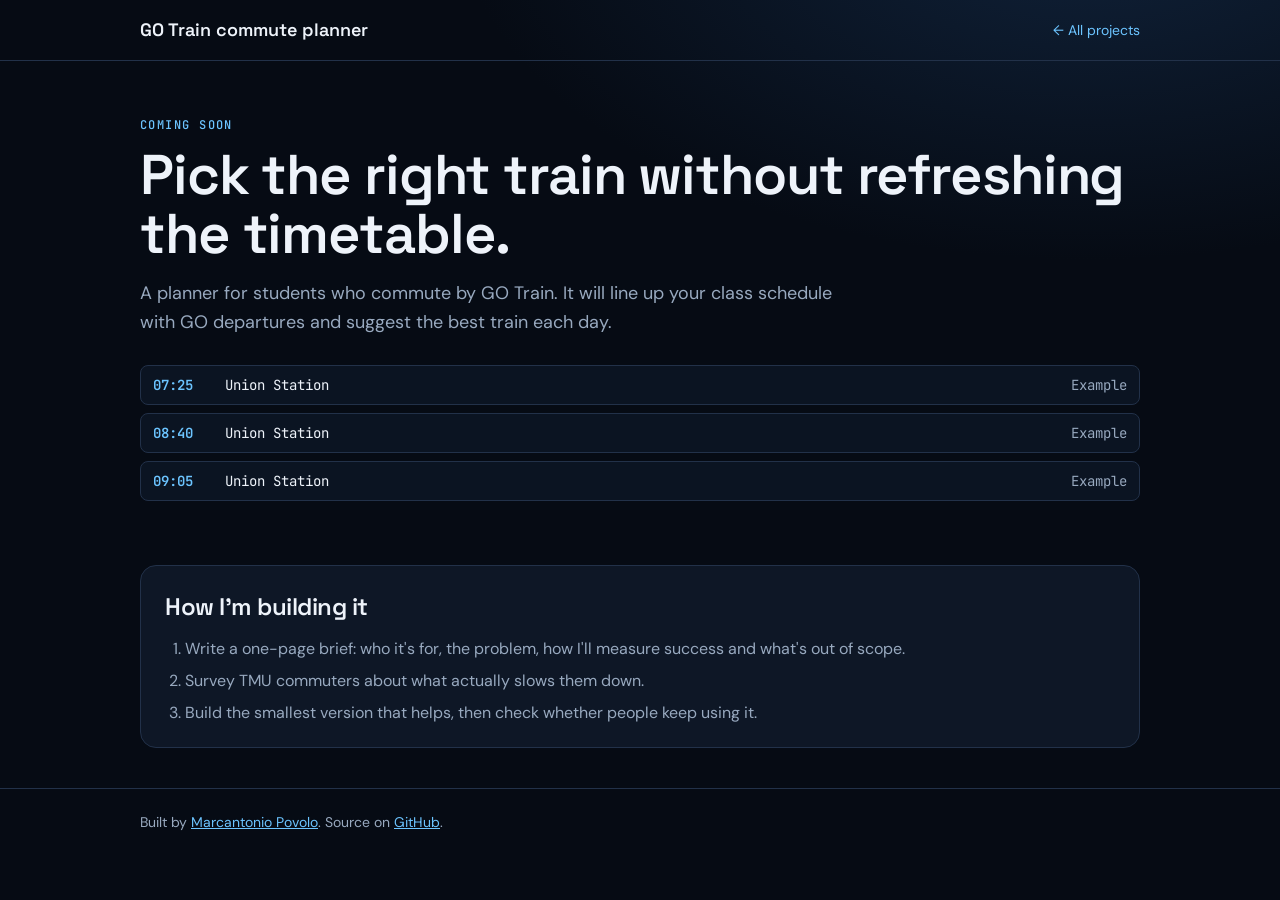
==== docs/index.html @ 52412f74 "Start GO Train commute planner with a coming-soon page Project page for GitHub Pages (docs/), README" ====
<!doctype html>
<html lang="en">
<head>
<meta charset="utf-8">
<meta name="viewport" content="width=device-width,initial-scale=1">
<meta name="theme-color" content="#060b14">
<title>GO Train commute planner | Marcantonio Povolo</title>
<meta name="description" content="A GO Train commute planner for students, coming soon. By Marcantonio Povolo.">
<script>if (new URLSearchParams(location.search).has('embed')) document.documentElement.classList.add('embed');</script>
<link rel="preconnect" href="https://fonts.googleapis.com">
<link rel="stylesheet" href="https://fonts.googleapis.com/css2?family=DM+Sans:opsz,wght@9..40,400;9..40,500;9..40,700&family=Space+Grotesk:wght@500;600&family=JetBrains+Mono:wght@500&display=swap">
<link rel="stylesheet" href="style.css">
</head>
<body>
<a class="skip" href="#main">Skip to content</a>
<header class="bar">
  <div class="wrap bar-row">
    <span class="brand">GO Train commute planner</span>
    <a class="back" href="https://marcantoniopovolo.com/projects.html">← All projects</a>
  </div>
</header>

<main id="main" class="wrap">
  <section class="hero">
    <p class="eyebrow">Coming soon</p>
    <h1>Pick the right train without refreshing the timetable.</h1>
    <p class="intro">A planner for students who commute by GO Train. It will line up your class schedule with GO departures and suggest the best train each day.</p>
    <div class="board" aria-label="Illustration of a departure board. Times are examples, not live data.">
      <div class="board-row"><span>07:25</span><span>Union Station</span><span class="dim">Example</span></div>
      <div class="board-row"><span>08:40</span><span>Union Station</span><span class="dim">Example</span></div>
      <div class="board-row"><span>09:05</span><span>Union Station</span><span class="dim">Example</span></div>
    </div>
  </section>

  <section class="plan" aria-labelledby="h-plan">
    <h2 id="h-plan">How I'm building it</h2>
    <ol>
      <li>Write a one-page brief: who it's for, the problem, how I'll measure success and what's out of scope.</li>
      <li>Survey TMU commuters about what actually slows them down.</li>
      <li>Build the smallest version that helps, then check whether people keep using it.</li>
    </ol>
  </section>
</main>

<footer class="foot">
  <div class="wrap"><p>Built by <a href="https://marcantoniopovolo.com" target="_blank" rel="noopener">Marcantonio Povolo</a>. Source on <a href="https://github.com/povolom/GO-Train-Planner" target="_blank" rel="noopener">GitHub</a>.</p></div>
</footer>
</body>
</html>
---- docs/style.css ----
/* GO Train commute planner. Same colours and fonts as marcantoniopovolo.com. */
:root{
  --bg:#060b14; --panel:#0e1726; --line:#223149; --text:#eef3fa; --muted:#98a9bf;
  --blue:#6cc4ff; --up:#5fd6a0; --warn:#f5c565;
  --display:'Space Grotesk',ui-sans-serif,system-ui,sans-serif; --body:'DM Sans',ui-sans-serif,system-ui,sans-serif; --mono:'JetBrains Mono',ui-monospace,Menlo,monospace;
  color-scheme:dark;
}
*{box-sizing:border-box}
html{-webkit-text-size-adjust:100%}
body{margin:0;background:radial-gradient(900px 500px at 85% -10%,#10223a,transparent 70%),var(--bg);color:var(--text);font:16px/1.6 var(--body);min-height:100vh}
.wrap{max-width:1040px;margin:0 auto;padding-inline:20px}
a{color:var(--blue)}
:focus-visible{outline:2px solid var(--blue);outline-offset:2px}
.skip{position:absolute;left:-9999px}.skip:focus{left:12px;top:12px;background:var(--panel);padding:8px 12px;z-index:9}

.bar{border-bottom:1px solid var(--line)}
.bar-row{display:flex;align-items:center;justify-content:space-between;gap:12px;min-height:60px}
.brand{font-family:var(--display);font-weight:600;font-size:18px;color:var(--text);text-decoration:none}
.bar a.back{font-size:14px;text-decoration:none}
.embed .back,.embed .site-only{display:none}

.eyebrow{font:500 12px/1.4 var(--mono);letter-spacing:.12em;text-transform:uppercase;color:var(--blue);margin:0 0 12px}
h1,h2{font-family:var(--display);font-weight:600;letter-spacing:-.02em;margin:0}
h1{font-size:clamp(34px,6vw,56px);line-height:1.05}
h2{font-size:24px}
.intro{color:var(--muted);font-size:18px;max-width:60ch;margin:16px 0 0}
.hero{padding:56px 0 36px}

.cards{display:grid;grid-template-columns:repeat(auto-fit,minmax(min(100%,420px),1fr));gap:18px;padding-bottom:40px}
.card{display:flex;flex-direction:column;gap:14px;background:var(--panel);border:1px solid var(--line);border-radius:16px;padding:24px}
.card p{margin:0;color:var(--muted)}
.card-top{display:flex;justify-content:space-between;align-items:center;gap:10px;flex-wrap:wrap}
.num{font:500 13px var(--mono);color:var(--muted)}
.status{font:500 11px/1 var(--mono);letter-spacing:.06em;text-transform:uppercase;padding:6px 9px;border-radius:999px;border:1px solid var(--up);color:var(--up)}
.status.soon{border-color:var(--warn);color:var(--warn)}
.pills{display:flex;flex-wrap:wrap;gap:6px;margin:0;padding:0;list-style:none}
.pills li{font-size:13px;border:1px solid var(--line);border-radius:999px;padding:3px 10px;color:var(--muted)}
.actions{display:flex;flex-wrap:wrap;gap:10px;margin-top:auto;padding-top:6px}
.button{display:inline-block;border-radius:10px;padding:10px 16px;font-weight:700;text-decoration:none;border:1px solid var(--line);color:var(--text)}
.button.primary{background:var(--blue);border-color:var(--blue);color:#04121f}
.button:hover{border-color:#3a5070}.button.primary:hover{filter:brightness(1.08)}

.board{display:grid;gap:8px;margin:28px 0}
.board-row{display:grid;grid-template-columns:62px 1fr auto;gap:10px;font:14px var(--mono);padding:10px 12px;border:1px solid var(--line);border-radius:8px;background:#0b1422}
.board-row span:first-child{color:var(--blue);font-weight:600}
.board-row .dim{color:var(--muted)}
.plan{background:var(--panel);border:1px solid var(--line);border-radius:16px;padding:22px 24px;margin-bottom:40px}
.plan ol{margin:10px 0 0;padding-left:20px;color:var(--muted)}
.plan li+li{margin-top:6px}

.foot{border-top:1px solid var(--line);padding:22px 0 30px;color:var(--muted);font-size:14px}
.foot p{margin:0}
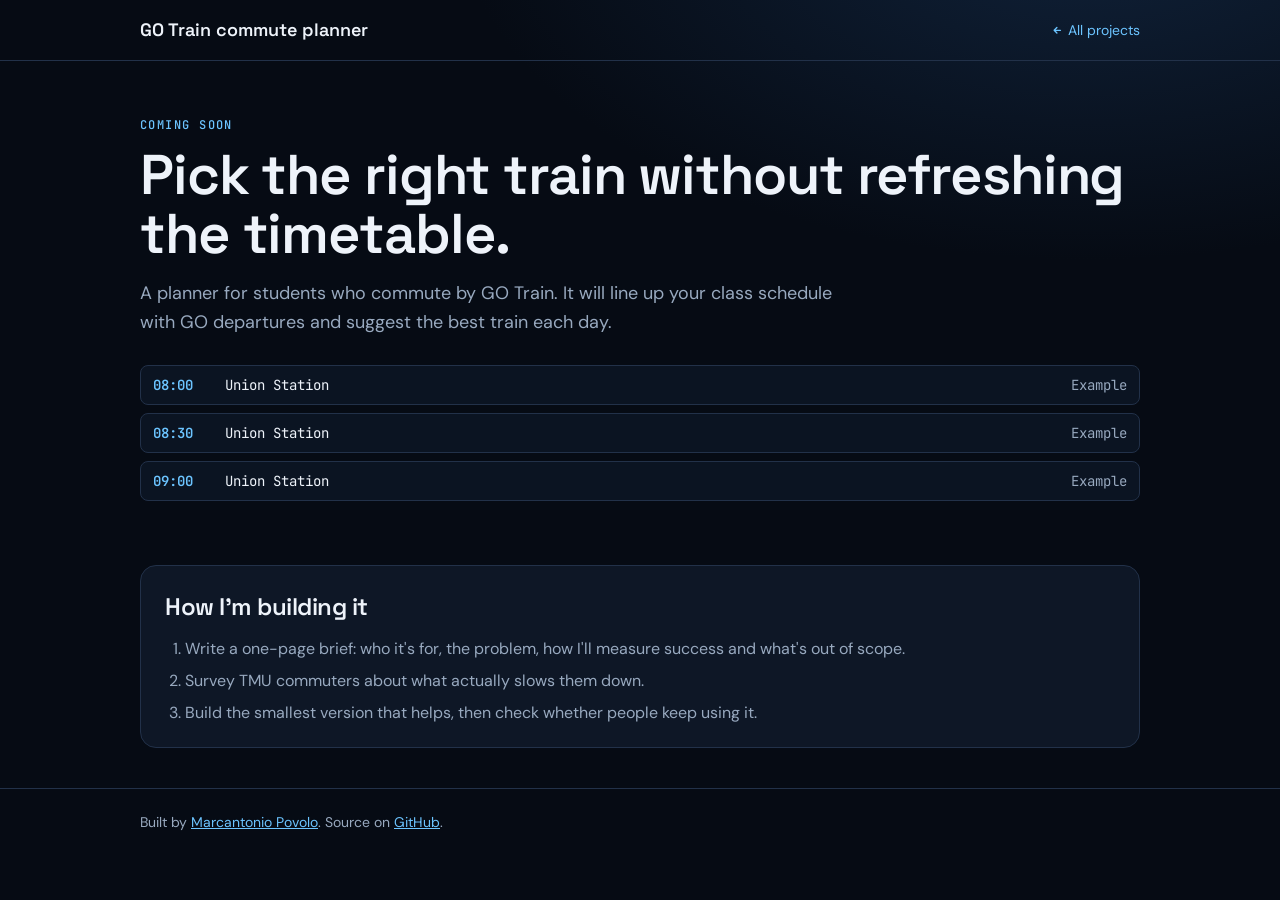
==== commit 179f0322: "Draw arrows as SVG icons instead of emoji-prone characters" ====
--- a/docs/index.html
+++ b/docs/index.html
@@ -16,7 +16,7 @@
 <header class="bar">
   <div class="wrap bar-row">
     <span class="brand">GO Train commute planner</span>
-    <a class="back" href="https://marcantoniopovolo.com/projects.html">← All projects</a>
+    <a class="back" href="https://marcantoniopovolo.com/projects.html"><svg class="arrow" viewBox="0 0 16 16" aria-hidden="true" focusable="false"><path d="M12 8H4M7.5 4.5 4 8l3.5 3.5" fill="none" stroke="currentColor" stroke-width="1.7" stroke-linecap="round" stroke-linejoin="round"/></svg> All projects</a>
   </div>
 </header>
 
@@ -26,9 +26,9 @@
     <h1>Pick the right train without refreshing the timetable.</h1>
     <p class="intro">A planner for students who commute by GO Train. It will line up your class schedule with GO departures and suggest the best train each day.</p>
     <div class="board" aria-label="Illustration of a departure board. Times are examples, not live data.">
-      <div class="board-row"><span>07:25</span><span>Union Station</span><span class="dim">Example</span></div>
-      <div class="board-row"><span>08:40</span><span>Union Station</span><span class="dim">Example</span></div>
-      <div class="board-row"><span>09:05</span><span>Union Station</span><span class="dim">Example</span></div>
+      <div class="board-row"><span>08:00</span><span>Union Station</span><span class="dim">Example</span></div>
+      <div class="board-row"><span>08:30</span><span>Union Station</span><span class="dim">Example</span></div>
+      <div class="board-row"><span>09:00</span><span>Union Station</span><span class="dim">Example</span></div>
     </div>
   </section>
 
--- a/docs/style.css
+++ b/docs/style.css
@@ -50,3 +50,6 @@
 
 .foot{border-top:1px solid var(--line);padding:22px 0 30px;color:var(--muted);font-size:14px}
 .foot p{margin:0}
+
+/* Drawn arrow icons (arrow characters render as emoji on some phones) */
+.arrow{display:inline-block;width:.9em;height:.9em;vertical-align:-.1em}
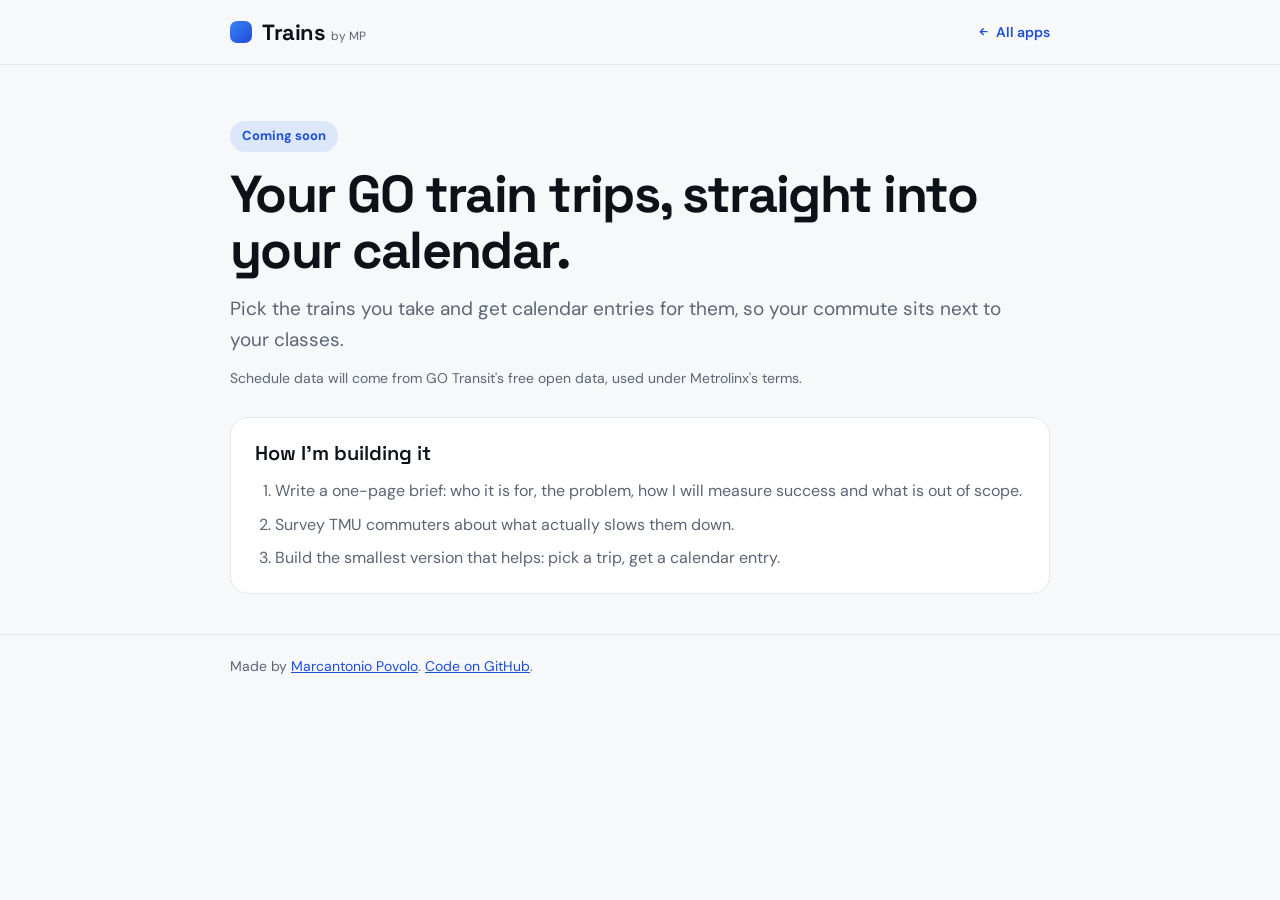
==== commit 0b796503: "Rebrand as Trains by MP with a new coming-soon page" ====
--- a/docs/index.html
+++ b/docs/index.html
@@ -3,47 +3,31 @@
 <head>
 <meta charset="utf-8">
 <meta name="viewport" content="width=device-width,initial-scale=1">
-<meta name="theme-color" content="#060b14">
-<title>GO Train commute planner | Marcantonio Povolo</title>
-<meta name="description" content="A GO Train commute planner for students, coming soon. By Marcantonio Povolo.">
-<script>if (new URLSearchParams(location.search).has('embed')) document.documentElement.classList.add('embed');</script>
+<title>Trains by MP</title>
+<meta name="description" content="Trains by MP, coming soon. Pick the trains you take and get calendar entries for them, so your commute sits next to your classes.">
+<meta name="theme-color" content="#0b0f14">
 <link rel="preconnect" href="https://fonts.googleapis.com">
-<link rel="stylesheet" href="https://fonts.googleapis.com/css2?family=DM+Sans:opsz,wght@9..40,400;9..40,500;9..40,700&family=Space+Grotesk:wght@500;600&family=JetBrains+Mono:wght@500&display=swap">
+<link rel="stylesheet" href="https://fonts.googleapis.com/css2?family=DM+Sans:opsz,wght@9..40,400;9..40,500;9..40,700&family=Space+Grotesk:wght@500;600;700&display=swap">
 <link rel="stylesheet" href="style.css">
 </head>
 <body>
 <a class="skip" href="#main">Skip to content</a>
-<header class="bar">
-  <div class="wrap bar-row">
-    <span class="brand">GO Train commute planner</span>
-    <a class="back" href="https://marcantoniopovolo.com/projects.html"><svg class="arrow" viewBox="0 0 16 16" aria-hidden="true" focusable="false"><path d="M12 8H4M7.5 4.5 4 8l3.5 3.5" fill="none" stroke="currentColor" stroke-width="1.7" stroke-linecap="round" stroke-linejoin="round"/></svg> All projects</a>
-  </div>
-</header>
-
+<header class="top"><div class="wrap row">
+  <span class="wordmark"><span class="mark" aria-hidden="true"></span><span class="word">Trains</span><span class="by">by MP</span></span>
+  <a class="back" href="https://marcantoniopovolo.com/apps.html"><svg class="arrow" viewBox="0 0 16 16" aria-hidden="true" focusable="false"><path d="M12 8H4M7.5 4.5 4 8l3.5 3.5" fill="none" stroke="currentColor" stroke-width="1.7" stroke-linecap="round" stroke-linejoin="round"/></svg> All apps</a>
+</div></header>
 <main id="main" class="wrap">
   <section class="hero">
-    <p class="eyebrow">Coming soon</p>
-    <h1>Pick the right train without refreshing the timetable.</h1>
-    <p class="intro">A planner for students who commute by GO Train. It will line up your class schedule with GO departures and suggest the best train each day.</p>
-    <div class="board" aria-label="Illustration of a departure board. Times are examples, not live data.">
-      <div class="board-row"><span>08:00</span><span>Union Station</span><span class="dim">Example</span></div>
-      <div class="board-row"><span>08:30</span><span>Union Station</span><span class="dim">Example</span></div>
-      <div class="board-row"><span>09:00</span><span>Union Station</span><span class="dim">Example</span></div>
-    </div>
+    <p class="badge">Coming soon</p>
+    <h1>Your GO train trips, straight into your calendar.</h1>
+    <p class="intro">Pick the trains you take and get calendar entries for them, so your commute sits next to your classes.</p>
+    <p class="sub">Schedule data will come from GO Transit&#x27;s free open data, used under Metrolinx&#x27;s terms.</p>
   </section>
-
   <section class="plan" aria-labelledby="h-plan">
     <h2 id="h-plan">How I'm building it</h2>
-    <ol>
-      <li>Write a one-page brief: who it's for, the problem, how I'll measure success and what's out of scope.</li>
-      <li>Survey TMU commuters about what actually slows them down.</li>
-      <li>Build the smallest version that helps, then check whether people keep using it.</li>
-    </ol>
+    <ol><li>Write a one-page brief: who it is for, the problem, how I will measure success and what is out of scope.</li><li>Survey TMU commuters about what actually slows them down.</li><li>Build the smallest version that helps: pick a trip, get a calendar entry.</li></ol>
   </section>
 </main>
-
-<footer class="foot">
-  <div class="wrap"><p>Built by <a href="https://marcantoniopovolo.com" target="_blank" rel="noopener">Marcantonio Povolo</a>. Source on <a href="https://github.com/povolom/GO-Train-Planner" target="_blank" rel="noopener">GitHub</a>.</p></div>
-</footer>
+<footer class="foot"><div class="wrap"><p>Made by <a href="https://marcantoniopovolo.com">Marcantonio Povolo</a>. <a href="https://github.com/povolom/Trains-by-MP">Code on GitHub</a>.</p></div></footer>
 </body>
 </html>
--- a/docs/style.css
+++ b/docs/style.css
@@ -1,55 +1,29 @@
-/* GO Train commute planner. Same colours and fonts as marcantoniopovolo.com. */
-:root{
-  --bg:#060b14; --panel:#0e1726; --line:#223149; --text:#eef3fa; --muted:#98a9bf;
-  --blue:#6cc4ff; --up:#5fd6a0; --warn:#f5c565;
-  --display:'Space Grotesk',ui-sans-serif,system-ui,sans-serif; --body:'DM Sans',ui-sans-serif,system-ui,sans-serif; --mono:'JetBrains Mono',ui-monospace,Menlo,monospace;
-  color-scheme:dark;
-}
+/* Trains by MP: coming-soon page. Light and dark, accent #3b82f6. */
+:root{--bg:#f7f8fa;--surface:#fff;--line:#e3e7ee;--text:#0d1219;--muted:#5b6574;--accent:#1d4ed8;--accent-soft:color-mix(in srgb,#3b82f6 14%,transparent);
+--display:'Space Grotesk',ui-sans-serif,system-ui,sans-serif;--body:'DM Sans',ui-sans-serif,system-ui,sans-serif;color-scheme:light}
+@media (prefers-color-scheme:dark){:root{--bg:#0b0f14;--surface:#121821;--line:#222b37;--text:#edf1f6;--muted:#97a3b3;--accent:#3b82f6;color-scheme:dark}}
 *{box-sizing:border-box}
-html{-webkit-text-size-adjust:100%}
-body{margin:0;background:radial-gradient(900px 500px at 85% -10%,#10223a,transparent 70%),var(--bg);color:var(--text);font:16px/1.6 var(--body);min-height:100vh}
-.wrap{max-width:1040px;margin:0 auto;padding-inline:20px}
-a{color:var(--blue)}
-:focus-visible{outline:2px solid var(--blue);outline-offset:2px}
-.skip{position:absolute;left:-9999px}.skip:focus{left:12px;top:12px;background:var(--panel);padding:8px 12px;z-index:9}
-
-.bar{border-bottom:1px solid var(--line)}
-.bar-row{display:flex;align-items:center;justify-content:space-between;gap:12px;min-height:60px}
-.brand{font-family:var(--display);font-weight:600;font-size:18px;color:var(--text);text-decoration:none}
-.bar a.back{font-size:14px;text-decoration:none}
-.embed .back,.embed .site-only{display:none}
-
-.eyebrow{font:500 12px/1.4 var(--mono);letter-spacing:.12em;text-transform:uppercase;color:var(--blue);margin:0 0 12px}
-h1,h2{font-family:var(--display);font-weight:600;letter-spacing:-.02em;margin:0}
-h1{font-size:clamp(34px,6vw,56px);line-height:1.05}
-h2{font-size:24px}
-.intro{color:var(--muted);font-size:18px;max-width:60ch;margin:16px 0 0}
-.hero{padding:56px 0 36px}
-
-.cards{display:grid;grid-template-columns:repeat(auto-fit,minmax(min(100%,420px),1fr));gap:18px;padding-bottom:40px}
-.card{display:flex;flex-direction:column;gap:14px;background:var(--panel);border:1px solid var(--line);border-radius:16px;padding:24px}
-.card p{margin:0;color:var(--muted)}
-.card-top{display:flex;justify-content:space-between;align-items:center;gap:10px;flex-wrap:wrap}
-.num{font:500 13px var(--mono);color:var(--muted)}
-.status{font:500 11px/1 var(--mono);letter-spacing:.06em;text-transform:uppercase;padding:6px 9px;border-radius:999px;border:1px solid var(--up);color:var(--up)}
-.status.soon{border-color:var(--warn);color:var(--warn)}
-.pills{display:flex;flex-wrap:wrap;gap:6px;margin:0;padding:0;list-style:none}
-.pills li{font-size:13px;border:1px solid var(--line);border-radius:999px;padding:3px 10px;color:var(--muted)}
-.actions{display:flex;flex-wrap:wrap;gap:10px;margin-top:auto;padding-top:6px}
-.button{display:inline-block;border-radius:10px;padding:10px 16px;font-weight:700;text-decoration:none;border:1px solid var(--line);color:var(--text)}
-.button.primary{background:var(--blue);border-color:var(--blue);color:#04121f}
-.button:hover{border-color:#3a5070}.button.primary:hover{filter:brightness(1.08)}
-
-.board{display:grid;gap:8px;margin:28px 0}
-.board-row{display:grid;grid-template-columns:62px 1fr auto;gap:10px;font:14px var(--mono);padding:10px 12px;border:1px solid var(--line);border-radius:8px;background:#0b1422}
-.board-row span:first-child{color:var(--blue);font-weight:600}
-.board-row .dim{color:var(--muted)}
-.plan{background:var(--panel);border:1px solid var(--line);border-radius:16px;padding:22px 24px;margin-bottom:40px}
-.plan ol{margin:10px 0 0;padding-left:20px;color:var(--muted)}
-.plan li+li{margin-top:6px}
-
-.foot{border-top:1px solid var(--line);padding:22px 0 30px;color:var(--muted);font-size:14px}
+body{margin:0;background:var(--bg);color:var(--text);font:16px/1.6 var(--body)}
+.wrap{max-width:860px;margin:0 auto;padding-inline:20px}
+a{color:var(--accent)}
+:focus-visible{outline:2px solid var(--accent);outline-offset:2px}
+.skip{position:absolute;left:-9999px}.skip:focus{left:12px;top:12px;background:var(--surface);padding:8px 12px}
+.top{border-bottom:1px solid var(--line)}
+.row{display:flex;align-items:center;justify-content:space-between;gap:12px;min-height:64px}
+.wordmark{display:flex;align-items:baseline;gap:6px}
+.mark{width:22px;height:22px;border-radius:7px;background:linear-gradient(135deg,#3b82f6,#1d4ed8);align-self:center;margin-right:4px}
+.word{font:700 22px var(--display);letter-spacing:-.02em}
+.by{font-size:12px;color:var(--muted)}
+.back{text-decoration:none;font-weight:600;font-size:14px;display:inline-flex;align-items:center;gap:6px}
+.arrow{width:.95em;height:.95em}
+.hero{padding:56px 0 28px}
+.badge{display:inline-block;margin:0 0 14px;padding:5px 12px;border-radius:999px;background:var(--accent-soft);color:var(--accent);font-weight:700;font-size:13px}
+h1{font:700 clamp(32px,6vw,52px)/1.08 var(--display);letter-spacing:-.03em;margin:0}
+h2{font:600 20px var(--display);margin:0}
+.intro{font-size:19px;color:var(--muted);max-width:60ch;margin:16px 0 0}
+.sub{color:var(--muted);font-size:14px;margin:12px 0 0}
+.plan{background:var(--surface);border:1px solid var(--line);border-radius:18px;padding:22px 24px;margin-bottom:40px}
+.plan ol{margin:12px 0 0;padding-left:20px;color:var(--muted)}
+.plan li+li{margin-top:8px}
+.foot{border-top:1px solid var(--line);padding:20px 0 32px;color:var(--muted);font-size:14px}
 .foot p{margin:0}
-
-/* Drawn arrow icons (arrow characters render as emoji on some phones) */
-.arrow{display:inline-block;width:.9em;height:.9em;vertical-align:-.1em}
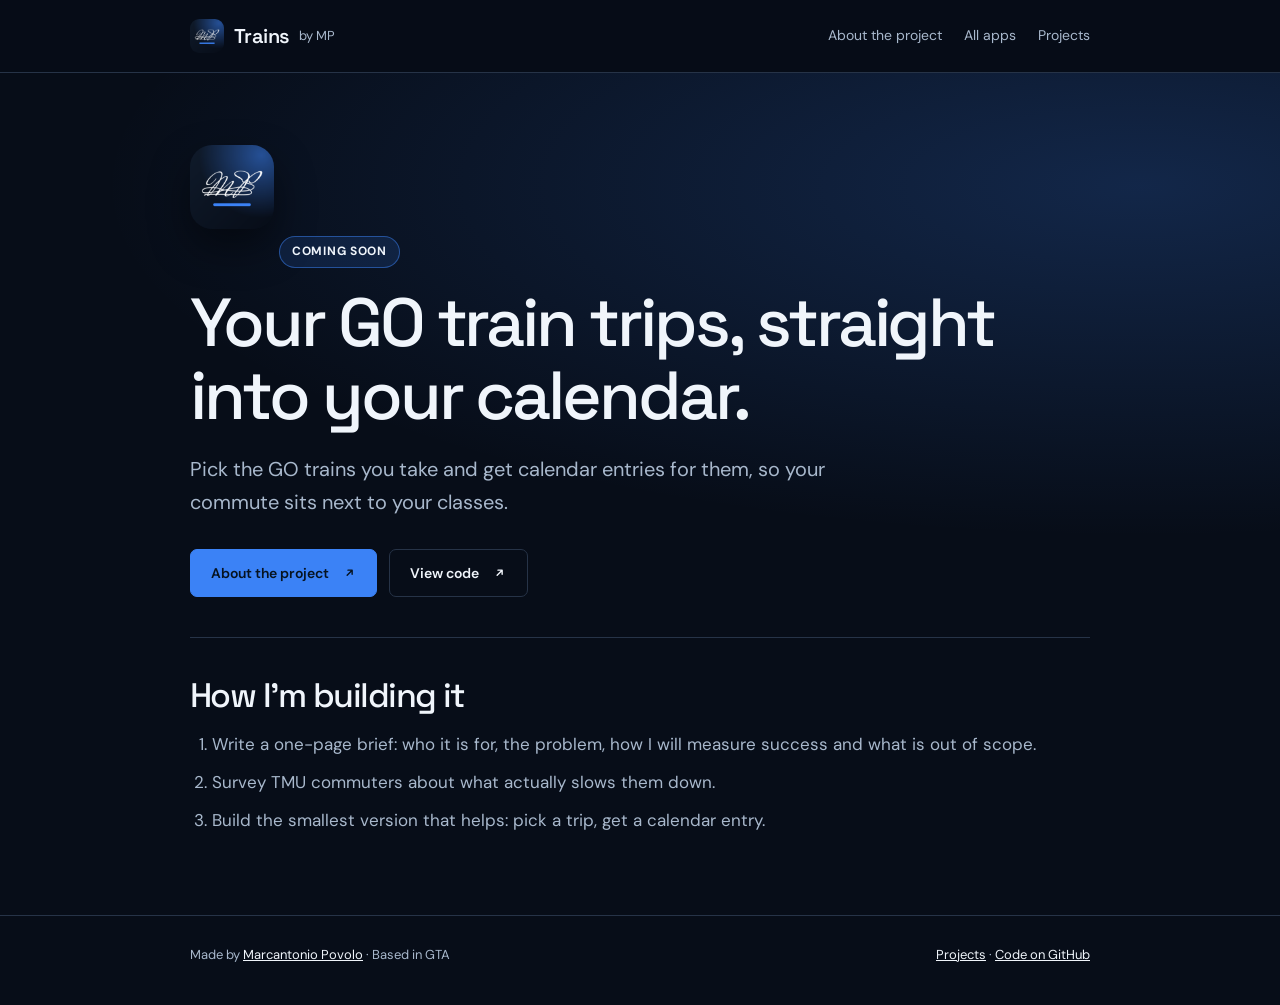
==== commit aa95e2e9: "Add project page, MP signature icons and favicon docs/about/ is the project page (what it is, how it" ====
--- a/docs/index.html
+++ b/docs/index.html
@@ -1,33 +1,34 @@
 <!doctype html>
-<html lang="en">
+<html lang="en" style="--accent:#3b82f6">
 <head>
 <meta charset="utf-8">
 <meta name="viewport" content="width=device-width,initial-scale=1">
 <title>Trains by MP</title>
-<meta name="description" content="Trains by MP, coming soon. Pick the trains you take and get calendar entries for them, so your commute sits next to your classes.">
-<meta name="theme-color" content="#0b0f14">
+<meta name="description" content="Trains by MP, coming soon: pick the GO trains you take and get calendar entries for them.">
+<meta name="theme-color" content="#070d18">
+<link rel="icon" href="favicon.ico" sizes="16x16 32x32 48x48">
+<link rel="icon" type="image/png" sizes="192x192" href="icons/icon-192.png">
+<link rel="apple-touch-icon" href="icons/apple-touch-icon.png">
 <link rel="preconnect" href="https://fonts.googleapis.com">
-<link rel="stylesheet" href="https://fonts.googleapis.com/css2?family=DM+Sans:opsz,wght@9..40,400;9..40,500;9..40,700&family=Space+Grotesk:wght@500;600;700&display=swap">
-<link rel="stylesheet" href="style.css">
+<link rel="stylesheet" href="https://fonts.googleapis.com/css2?family=DM+Sans:opsz,wght@9..40,400;9..40,600;9..40,700&family=Space+Grotesk:wght@500;600&display=swap">
+<link rel="stylesheet" href="page.css">
 </head>
 <body>
 <a class="skip" href="#main">Skip to content</a>
 <header class="top"><div class="wrap row">
-  <span class="wordmark"><span class="mark" aria-hidden="true"></span><span class="word">Trains</span><span class="by">by MP</span></span>
-  <a class="back" href="https://marcantoniopovolo.com/apps.html"><svg class="arrow" viewBox="0 0 16 16" aria-hidden="true" focusable="false"><path d="M12 8H4M7.5 4.5 4 8l3.5 3.5" fill="none" stroke="currentColor" stroke-width="1.7" stroke-linecap="round" stroke-linejoin="round"/></svg> All apps</a>
+  <a class="brand" href="./"><img src="icons/icon-192.png" alt="" width="34" height="34"><b>Trains</b><span>by MP</span></a>
+  <nav class="links" aria-label="Pages"><a href="about/">About<span class="hide-sm">&nbsp;the project</span></a><a href="https://marcantoniopovolo.com/apps.html">All apps</a><a class="hide-sm" href="https://marcantoniopovolo.com/projects.html">Projects</a></nav>
 </div></header>
 <main id="main" class="wrap">
   <section class="hero">
+    <img class="hero-icon" src="icons/icon-512.png" alt="" width="84" height="84">
     <p class="badge">Coming soon</p>
     <h1>Your GO train trips, straight into your calendar.</h1>
-    <p class="intro">Pick the trains you take and get calendar entries for them, so your commute sits next to your classes.</p>
-    <p class="sub">Schedule data will come from GO Transit&#x27;s free open data, used under Metrolinx&#x27;s terms.</p>
+    <p class="intro">Pick the GO trains you take and get calendar entries for them, so your commute sits next to your classes.</p>
+    <div class="actions"><a class="button primary" href="about/">About the project <svg class="arrow" viewBox="0 0 16 16" aria-hidden="true" focusable="false"><path d="M5 11 11 5M6 5h5v5" fill="none" stroke="currentColor" stroke-width="1.7" stroke-linecap="round" stroke-linejoin="round"/></svg></a><a class="button" href="https://github.com/povolom/Trains-by-MP">View code <svg class="arrow" viewBox="0 0 16 16" aria-hidden="true" focusable="false"><path d="M5 11 11 5M6 5h5v5" fill="none" stroke="currentColor" stroke-width="1.7" stroke-linecap="round" stroke-linejoin="round"/></svg></a></div>
   </section>
-  <section class="plan" aria-labelledby="h-plan">
-    <h2 id="h-plan">How I'm building it</h2>
-    <ol><li>Write a one-page brief: who it is for, the problem, how I will measure success and what is out of scope.</li><li>Survey TMU commuters about what actually slows them down.</li><li>Build the smallest version that helps: pick a trip, get a calendar entry.</li></ol>
-  </section>
+  <section class="block"><h2>How I’m building it</h2><ol class="points"><li>Write a one-page brief: who it is for, the problem, how I will measure success and what is out of scope.</li><li>Survey TMU commuters about what actually slows them down.</li><li>Build the smallest version that helps: pick a trip, get a calendar entry.</li></ol></section>
 </main>
-<footer class="foot"><div class="wrap"><p>Made by <a href="https://marcantoniopovolo.com">Marcantonio Povolo</a>. <a href="https://github.com/povolom/Trains-by-MP">Code on GitHub</a>.</p></div></footer>
+<footer class="foot"><div class="wrap"><span>Made by <a href="https://marcantoniopovolo.com">Marcantonio Povolo</a> · Based in GTA</span><span><a href="https://marcantoniopovolo.com/projects.html">Projects</a> · <a href="https://github.com/povolom/Trains-by-MP">Code on GitHub</a></span></div></footer>
 </body>
 </html>
--- a/docs/page.css
+++ b/docs/page.css
@@ -0,0 +1,47 @@
+/* Shared styles for the "by MP" project pages, matching marcantoniopovolo.com. Built by build_app_pages.py. */
+:root{color-scheme:dark;--bg:#070d18;--panel:#101b2b;--text:#f0f5fb;--muted:#a8b8cc;--line:#263347;--display:'Space Grotesk',ui-sans-serif,system-ui,sans-serif;--body:'DM Sans',ui-sans-serif,system-ui,sans-serif}
+*{box-sizing:border-box}
+html{-webkit-text-size-adjust:100%}
+body{margin:0;background:var(--bg);color:var(--text);font:17px/1.65 var(--body)}
+a{color:inherit}
+:focus-visible{outline:3px solid var(--accent);outline-offset:4px}
+.wrap{width:min(900px,calc(100% - 40px));margin:0 auto}
+.skip{position:absolute;left:16px;top:-80px;background:var(--text);color:var(--bg);padding:10px 14px;z-index:5}.skip:focus{top:10px}
+.arrow{width:.95em;height:.95em;flex:none}
+.top{border-bottom:1px solid var(--line);background:#070d18f0;position:sticky;top:0;z-index:4;backdrop-filter:blur(16px)}
+.row{display:flex;align-items:center;justify-content:space-between;gap:16px;min-height:72px}
+.brand{display:flex;align-items:center;gap:10px;text-decoration:none}
+.brand img{width:34px;height:34px;border-radius:9px}
+.brand b{font:600 20px var(--display);letter-spacing:-.03em}
+.brand span{font-size:13px;color:var(--muted)}
+.links{display:flex;gap:22px;font-size:14px}
+.links a{color:var(--muted);text-decoration:none;display:inline-block;padding:8px 0}
+.links a:hover,.links a[aria-current]{color:var(--text)}
+.hero{position:relative;padding:72px 0 40px}
+.hero:before{content:'';position:absolute;inset:0 -30vw;z-index:-1;background:radial-gradient(ellipse at 80% 20%,color-mix(in srgb,var(--accent) 22%,transparent),transparent 55%)}
+.hero-icon{width:84px;height:84px;border-radius:22px;margin-bottom:26px;box-shadow:0 18px 40px #0007}
+.eyebrow{font:500 12px/1.5 var(--display);letter-spacing:.17em;text-transform:uppercase;color:var(--accent);margin:0 0 16px}
+h1,h2,h3{font-family:var(--display);font-weight:500;letter-spacing:-.045em;line-height:1.08;margin:0}
+h1{font-size:clamp(38px,6.5vw,68px)}
+h2{font-size:clamp(26px,3.4vw,34px);margin-bottom:16px}
+p{margin:0 0 16px;color:var(--muted)}
+.intro{font-size:20px;max-width:640px;margin-top:20px}
+.badge{display:inline-block;margin:0 0 18px;padding:5px 12px;border-radius:999px;border:1px solid color-mix(in srgb,var(--accent) 50%,transparent);background:color-mix(in srgb,var(--accent) 14%,transparent);color:var(--text);font-size:12px;font-weight:700;letter-spacing:.06em;text-transform:uppercase}
+.actions{display:flex;flex-wrap:wrap;gap:12px;margin:30px 0 0}
+.button{display:inline-flex;align-items:center;justify-content:center;gap:14px;min-height:48px;padding:12px 20px;border:1px solid var(--line);border-radius:7px;background:transparent;color:var(--text);font:600 14px var(--body);text-decoration:none}
+.button:hover{border-color:var(--accent)}
+.button.primary{background:var(--accent);border-color:var(--accent);color:#061320}
+.button[disabled]{opacity:.55;cursor:not-allowed}
+section.block{padding:40px 0;border-top:1px solid var(--line)}
+ul.points,ol.points{margin:0;padding-left:22px;color:var(--muted)}
+.points li+li{margin-top:10px}
+.points strong{color:var(--text);font-weight:600}
+.pills{display:flex;flex-wrap:wrap;gap:8px;margin-top:22px}
+.pills span{padding:5px 10px;border:1px solid var(--line);border-radius:6px;font-size:12px;color:var(--muted)}
+.learned{padding:26px 28px;border:1px solid var(--line);border-left:3px solid var(--accent);border-radius:12px;background:var(--panel)}
+.learned h2{font-size:15px;letter-spacing:.06em;text-transform:uppercase;color:var(--accent);margin-bottom:8px}
+.learned p{margin:0}
+.foot{border-top:1px solid var(--line);margin-top:40px;padding:28px 0 40px;font-size:13px;color:var(--muted)}
+.foot .wrap{display:flex;flex-wrap:wrap;justify-content:space-between;gap:12px}
+.foot a{color:var(--text)}
+@media(max-width:600px){.wrap{width:calc(100% - 32px)}.links{gap:14px}.links .hide-sm{display:none}.hero{padding:48px 0 28px}.intro{font-size:18px}}
